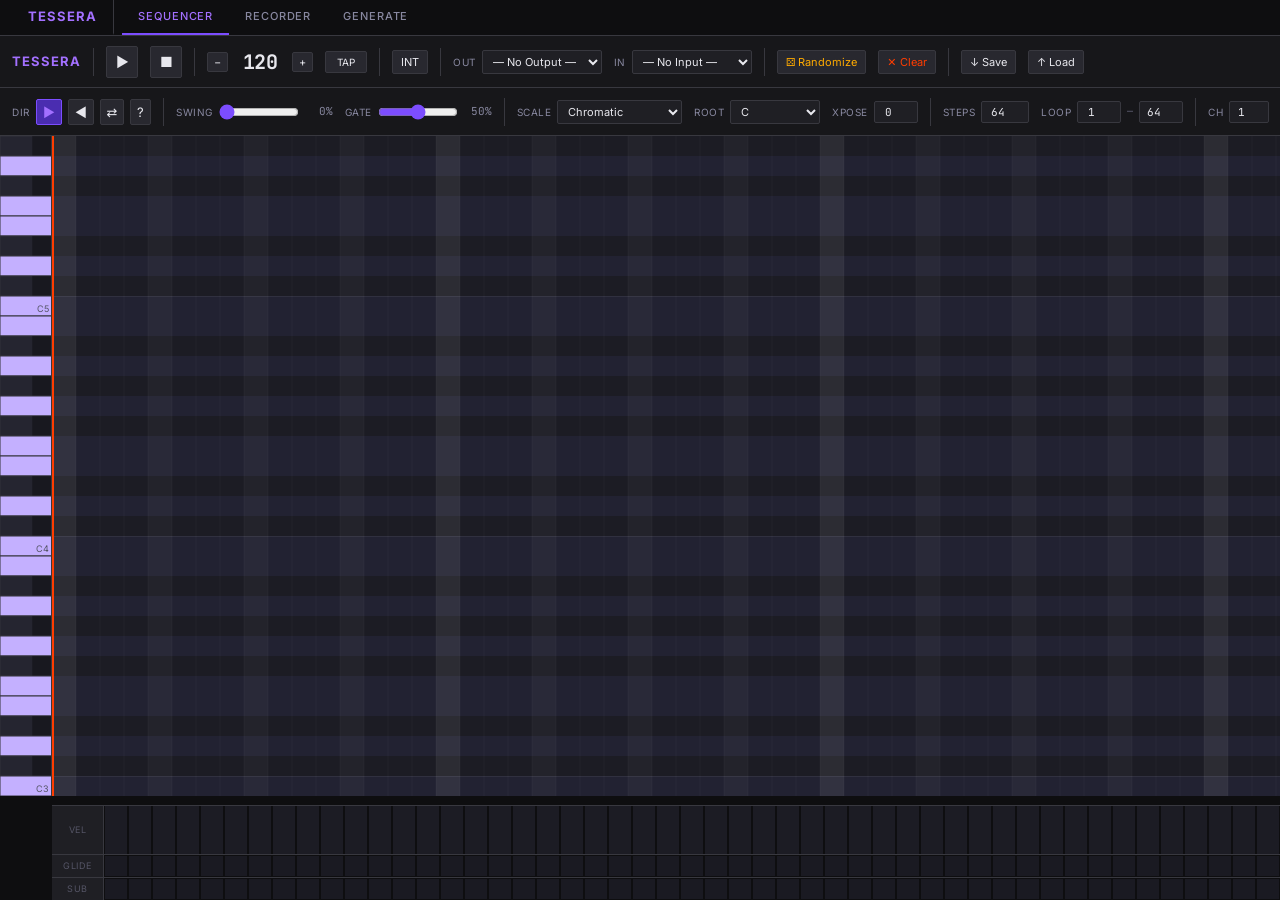
==== index.html @ 0c68b751 "Initial commit" ====
<!DOCTYPE html>
<html lang="en">
<head>
  <meta charset="UTF-8" />
  <meta name="viewport" content="width=device-width, initial-scale=1.0" />
  <title>Tessera — MIDI Sequencer</title>
  <link rel="stylesheet" href="style/base.css" />
  <link rel="stylesheet" href="style/nav.css" />
  <link rel="stylesheet" href="style/layout.css" />
  <link rel="stylesheet" href="style/grid.css" />
  <link rel="stylesheet" href="style/controls.css" />
  <link rel="stylesheet" href="style/sidebar.css" />
  <link rel="preconnect" href="https://fonts.googleapis.com" />
  <link href="https://fonts.googleapis.com/css2?family=Inter:wght@400;500;600;700&family=JetBrains+Mono:wght@400;700&display=swap" rel="stylesheet" />
</head>
<body>
<div id="app">

  <!-- ── Nav ──────────────────────────────────────────────────────── -->
  <nav id="page-nav">
    <a href="index.html" class="nav-brand">TESSERA</a>
    <a href="index.html" class="active">Sequencer</a>
    <a href="recorder.html">Recorder</a>
    <a href="generate.html">Generate</a>
  </nav>

  <!-- ── Toolbar ─────────────────────────────────────────────────── -->
  <div id="toolbar">
    <span style="font-weight:700;font-size:13px;letter-spacing:0.08em;color:var(--accent-bright);flex-shrink:0">TESSERA</span>

    <div class="separator"></div>

    <button id="play-btn" class="transport-btn play-btn" title="Play (Space)">▶</button>
    <button id="stop-btn" class="transport-btn" title="Stop (Esc)">■</button>

    <div class="separator"></div>

    <div class="ctrl-group">
      <button id="bpm-down" style="padding:2px 6px">−</button>
      <div id="bpm-display" title="Double-click or scroll to edit BPM">120</div>
      <button id="bpm-up" style="padding:2px 6px">+</button>
    </div>
    <button id="tap-btn" title="Tap Tempo">TAP</button>

    <div class="separator"></div>

    <button id="clock-source-btn" title="Toggle internal / external MIDI clock">INT</button>

    <div class="separator"></div>

    <div class="ctrl-group">
      <label>OUT</label>
      <select id="output-select" class="midi-port-select"></select>
    </div>
    <div class="ctrl-group">
      <label>IN</label>
      <select id="input-select" class="midi-port-select"></select>
    </div>

    <div class="separator"></div>

    <button id="randomize-btn" style="color:var(--amber)">⚄ Randomize</button>
    <button id="clear-btn" style="color:var(--red)">✕ Clear</button>

    <div class="separator"></div>

    <button id="save-btn">↓ Save</button>
    <button id="load-btn">↑ Load</button>
  </div>

  <!-- ── Controls bar ─────────────────────────────────────────────── -->
  <div id="controls-bar">
    <div class="ctrl-group">
      <label>DIR</label>
      <button class="dir-btn active" data-dir="forward"   title="Forward">▶</button>
      <button class="dir-btn"        data-dir="reverse"   title="Reverse">◀</button>
      <button class="dir-btn"        data-dir="ping-pong" title="Ping-pong">⇄</button>
      <button class="dir-btn"        data-dir="random"    title="Random">?</button>
    </div>

    <div class="separator"></div>

    <div class="ctrl-group">
      <label>SWING</label>
      <input id="swing-slider" type="range" min="0" max="75" value="0" />
      <span id="swing-val" class="val-readout">0%</span>
    </div>

    <div class="ctrl-group">
      <label>GATE</label>
      <input id="gate-slider" type="range" min="1" max="100" value="50" />
      <span id="gate-val" class="val-readout">50%</span>
    </div>

    <div class="separator"></div>

    <div class="ctrl-group">
      <label>SCALE</label>
      <select id="scale-select"></select>
    </div>
    <div class="ctrl-group">
      <label>ROOT</label>
      <select id="root-select"></select>
    </div>
    <div class="ctrl-group">
      <label>XPOSE</label>
      <input id="transpose-input" type="number" min="-24" max="24" value="0" style="width:44px;text-align:center;font-family:var(--font-mono)" />
    </div>

    <div class="separator"></div>

    <div class="ctrl-group">
      <label>STEPS</label>
      <input id="step-count-input" type="number" min="1" max="64" value="64" style="width:48px;text-align:center;font-family:var(--font-mono)" />
    </div>
    <div class="ctrl-group">
      <label>LOOP</label>
      <input id="loop-start-input" type="number" min="1" max="64" value="1"  style="width:44px;text-align:center;font-family:var(--font-mono)" />
      <span style="color:var(--text-dim)">–</span>
      <input id="loop-end-input"   type="number" min="1" max="64" value="64" style="width:44px;text-align:center;font-family:var(--font-mono)" />
    </div>

    <div class="separator"></div>

    <div class="ctrl-group">
      <label>CH</label>
      <input id="channel-input" type="number" min="1" max="16" value="1" style="width:40px;text-align:center;font-family:var(--font-mono)" />
    </div>

    <div class="ctrl-group">
      <label>CC</label>
      <input id="cc-toggle" type="checkbox" />
      <input id="cc-number-input" type="number" min="0" max="127" value="74" style="width:40px;font-family:var(--font-mono)" title="CC number" />
    </div>
  </div>

  <!-- ── Main ──────────────────────────────────────────────────────── -->
  <div id="main">

    <!--
      Layout:
        Left column: piano keys (fixed width, vertical scroll driven by JS)
        Right column: all horizontal-scrolling canvases stacked vertically
          - piano roll grid
          - velocity lane
          - cc lane
          - glide lane
          - substep lane
    -->
    <div id="grid-area">

      <!-- Fixed left column: piano keys -->
      <div id="piano-keys-wrapper">
        <canvas id="piano-keys-canvas"></canvas>
      </div>

      <!-- Right column: horizontally scrollable, contains all lanes -->
      <div id="lanes-scroll">

        <!-- Piano roll canvases -->
        <div id="grid-canvas-container">
          <canvas id="canvas-bg"></canvas>
          <canvas id="canvas-content"></canvas>
          <canvas id="canvas-playhead"></canvas>
        </div>

        <!-- Velocity lane -->
        <div class="lane-row" id="velocity-lane-row">
          <div class="lane-row-label">VEL</div>
          <canvas id="velocity-canvas"></canvas>
        </div>

        <!-- CC lane (hidden by default) -->
        <div class="lane-row" id="cc-lane-row" style="display:none">
          <div class="lane-row-label">CC</div>
          <canvas id="cc-canvas"></canvas>
        </div>

        <!-- Glide lane -->
        <div class="lane-row" id="glide-row">
          <div class="lane-row-label">GLIDE</div>
          <canvas id="glide-canvas"></canvas>
        </div>

        <!-- Substep lane -->
        <div class="lane-row" id="substep-row">
          <div class="lane-row-label">SUB</div>
          <canvas id="substep-canvas"></canvas>
        </div>

      </div><!-- /#lanes-scroll -->

    </div><!-- /#grid-area -->

  </div><!-- /#main -->

</div><!-- /#app -->

<!-- ── Step editor sidebar ───────────────────────────────────────── -->
<div id="step-editor">
  <div style="display:flex;align-items:center;justify-content:space-between">
    <h3>Step <span id="step-editor-title">–</span></h3>
    <button id="close-step-editor">✕</button>
  </div>

  <div class="step-editor-row">
    <label>Velocity</label>
    <div class="row-inner">
      <input id="step-velocity" type="range" min="0" max="127" value="100" />
      <span id="step-velocity-val" class="val-readout">100</span>
    </div>
  </div>

  <div class="step-editor-row">
    <label>Probability</label>
    <div class="row-inner">
      <input id="step-probability" type="range" min="0" max="100" value="100" />
      <span id="step-probability-val" class="val-readout">100%</span>
    </div>
  </div>

  <div class="step-editor-row">
    <label>Flags</label>
    <div class="row-inner">
      <button id="step-mute">Mute</button>
      <button id="step-glide">Glide</button>
    </div>
  </div>

  <div class="step-editor-row">
    <label>Substeps</label>
    <div class="row-inner substep-btns">
      <button class="substep-btn active" data-value="1">1</button>
      <button class="substep-btn"        data-value="2">2</button>
      <button class="substep-btn"        data-value="3">3</button>
      <button class="substep-btn"        data-value="4">4</button>
    </div>
  </div>
</div>

<!-- ── Overlay ────────────────────────────────────────────────────── -->
<div id="overlay"></div>

<!-- ── Randomize panel ───────────────────────────────────────────── -->
<div id="randomize-panel">
  <h3>⚄ Randomize</h3>

  <div class="rand-section">
    <h4>Notes</h4>
    <div class="row">
      <label style="min-width:60px">Low note</label>
      <input type="number" id="rand-lo-note" min="0" max="127" value="36" style="width:50px;font-family:var(--font-mono)" />
      <label style="min-width:60px;margin-left:8px">High note</label>
      <input type="number" id="rand-hi-note" min="0" max="127" value="84" style="width:50px;font-family:var(--font-mono)" />
    </div>
    <div class="row">
      <label style="min-width:60px">Density</label>
      <input type="range" id="rand-density" min="0" max="100" value="70" />
      <span id="rand-density-val" class="val-readout">70%</span>
    </div>
  </div>

  <div class="rand-section">
    <h4>Glide</h4>
    <div class="row">
      <label style="min-width:60px">Density</label>
      <input type="range" id="rand-glide-density" min="0" max="100" value="25" />
      <span id="rand-glide-density-val" class="val-readout">25%</span>
    </div>
  </div>

  <div class="rand-section">
    <h4>Substeps</h4>
    <div class="row">
      <label style="min-width:60px">Density</label>
      <input type="range" id="rand-sub-density" min="0" max="100" value="20" />
      <span id="rand-sub-density-val" class="val-readout">20%</span>
    </div>
  </div>

  <div class="rand-btns">
    <button id="rand-notes-btn">Notes</button>
    <button id="rand-glide-btn">Glide</button>
    <button id="rand-substep-btn">Substeps</button>
    <button id="rand-all-btn" class="active">All</button>
  </div>
  <button id="rand-close" class="close-btn" style="margin-top:8px;width:100%">Close</button>
</div>

<script type="module" src="src/main.js"></script>
</body>
</html>
---- style/base.css ----
*, *::before, *::after { box-sizing: border-box; margin: 0; padding: 0; }

:root {
  /* Colors */
  --bg-0: #0e0e10;
  --bg-1: #17171a;
  --bg-2: #1f1f24;
  --bg-3: #28282f;
  --bg-4: #313139;

  --border: #38383f;
  --border-light: #4a4a54;

  --text-primary: #e8e8ee;
  --text-secondary: #8888a0;
  --text-dim: #555566;

  --accent: #7c4dff;
  --accent-dim: #4a2db0;
  --accent-bright: #a370ff;

  --green: #00c853;
  --green-dim: #007a32;
  --amber: #ffab00;
  --amber-dim: #a06a00;
  --red: #ff3d00;
  --red-dim: #8a2000;
  --cyan: #00e5ff;
  --cyan-dim: #007a8a;

  /* Step colors */
  --step-off: #1e1e24;
  --step-on: #7c4dff;
  --step-on-bright: #a370ff;
  --step-active: #2a1a6e;
  --step-playhead: #3a2a8a;
  --step-glide: #00c853;
  --step-substep: #ffab00;
  --step-muted: #3a3a44;
  --step-loop-marker: #ff3d00;

  /* Piano */
  --key-white: #d8d8e0;
  --key-black: #1a1a1e;
  --key-white-hover: #ffffff;
  --key-black-hover: #2a2a30;
  --key-active: #7c4dff;
  --key-in-scale: #c4b0ff;
  --key-out-of-scale: #888898;

  /* Dimensions */
  --toolbar-height: 52px;
  --controls-height: 48px;
  --piano-width: 52px;
  --step-row-height: 20px;
  --step-col-width: 24px;
  --step-lane-height: 28px;
  --cc-lane-height: 64px;
  --velocity-lane-height: 48px;

  --scrollbar-width: 8px;
  --radius: 4px;
  --radius-sm: 2px;

  /* Font */
  --font: 'Inter', system-ui, -apple-system, sans-serif;
  --font-mono: 'JetBrains Mono', 'Fira Code', monospace;
}

html, body {
  height: 100%;
  background: var(--bg-0);
  color: var(--text-primary);
  font-family: var(--font);
  font-size: 12px;
  line-height: 1.4;
  overflow: hidden;
  user-select: none;
}

button {
  font-family: var(--font);
  font-size: 11px;
  cursor: pointer;
  border: 1px solid var(--border);
  background: var(--bg-3);
  color: var(--text-primary);
  border-radius: var(--radius-sm);
  padding: 4px 8px;
  transition: background 0.1s, border-color 0.1s;
}
button:hover { background: var(--bg-4); border-color: var(--border-light); }
button:active { background: var(--bg-2); }
button.active { background: var(--accent-dim); border-color: var(--accent); color: var(--accent-bright); }
button.danger { background: var(--red-dim); border-color: var(--red); }

select, input[type="number"] {
  font-family: var(--font);
  font-size: 11px;
  background: var(--bg-2);
  color: var(--text-primary);
  border: 1px solid var(--border);
  border-radius: var(--radius-sm);
  padding: 3px 6px;
}
select:focus, input:focus { outline: 1px solid var(--accent); border-color: var(--accent); }

input[type="range"] {
  accent-color: var(--accent);
  cursor: pointer;
}

label {
  color: var(--text-secondary);
  font-size: 10px;
  text-transform: uppercase;
  letter-spacing: 0.05em;
}

/* Scrollbar */
::-webkit-scrollbar { width: var(--scrollbar-width); height: var(--scrollbar-width); }
::-webkit-scrollbar-track { background: var(--bg-1); }
::-webkit-scrollbar-thumb { background: var(--bg-4); border-radius: 4px; }
::-webkit-scrollbar-thumb:hover { background: var(--border-light); }
---- style/nav.css ----
#page-nav {
  flex: 0 0 auto;
  height: 36px;
  background: var(--bg-0);
  border-bottom: 1px solid var(--border);
  display: flex;
  align-items: stretch;
  padding: 0 12px;
  gap: 0;
}

#page-nav a {
  display: flex;
  align-items: center;
  padding: 0 16px;
  font-size: 11px;
  font-weight: 500;
  text-transform: uppercase;
  letter-spacing: 0.08em;
  color: var(--text-secondary);
  text-decoration: none;
  border-bottom: 2px solid transparent;
  transition: color 0.1s;
}

#page-nav a:hover {
  color: var(--text-primary);
}

#page-nav a.active {
  color: var(--accent-bright);
  border-bottom-color: var(--accent);
}

#page-nav .nav-brand {
  font-weight: 700;
  font-size: 13px;
  letter-spacing: 0.08em;
  color: var(--accent-bright);
  display: flex;
  align-items: center;
  padding-right: 16px;
  margin-right: 8px;
  border-right: 1px solid var(--border);
  text-decoration: none;
}
---- style/layout.css ----
#app {
  display: flex;
  flex-direction: column;
  height: 100vh;
  overflow: hidden;
}

/* ── Toolbar ─────────────────────────────────────────────── */
#toolbar {
  flex: 0 0 auto;
  height: var(--toolbar-height);
  background: var(--bg-1);
  border-bottom: 1px solid var(--border);
  display: flex;
  align-items: center;
  gap: 12px;
  padding: 0 12px;
  overflow-x: auto;
  overflow-y: hidden;
}

#toolbar .separator {
  width: 1px;
  height: 28px;
  background: var(--border);
  flex-shrink: 0;
}

/* ── Controls bar ─────────────────────────────────────────── */
#controls-bar {
  flex: 0 0 auto;
  height: var(--controls-height);
  background: var(--bg-1);
  border-bottom: 1px solid var(--border);
  display: flex;
  align-items: center;
  gap: 12px;
  padding: 0 12px;
  overflow-x: auto;
  overflow-y: hidden;
}

#controls-bar .separator {
  width: 1px;
  height: 28px;
  background: var(--border);
  flex-shrink: 0;
}

/* ── Main area ───────────────────────────────────────────── */
#main {
  flex: 1 1 0;
  display: flex;
  overflow: hidden;
}

/* ── Grid area ───────────────────────────────────────────── */
#grid-area {
  flex: 1 1 0;
  display: flex;
  overflow: hidden;
}

/* Fixed piano keys column */
#piano-keys-wrapper {
  flex: 0 0 var(--piano-width);
  overflow: hidden;
  background: var(--bg-1);
  border-right: 1px solid var(--border);
  /* Height is set to match lanes-scroll content height via JS */
}

/* Right scrolling column: all horizontal lanes */
#lanes-scroll {
  flex: 1 1 0;
  overflow-x: auto;
  overflow-y: hidden;
  display: flex;
  flex-direction: column;
}

/* Piano roll canvas stack */
#grid-canvas-container {
  flex: 1 1 0;       /* takes remaining vertical space */
  position: relative;
  overflow: hidden;
}

#grid-canvas-container canvas {
  position: absolute;
  top: 0;
  left: 0;
  display: block;
}

/* ── Lane rows (velocity, CC, glide, substep) ─────────────── */
.lane-row {
  flex: 0 0 auto;
  display: flex;
  align-items: stretch;
  border-top: 1px solid var(--border);
  position: relative;
}

.lane-row-label {
  position: sticky;
  left: 0;
  z-index: 5;
  display: flex;
  align-items: center;
  justify-content: center;
  min-width: var(--piano-width);
  width: var(--piano-width);
  flex-shrink: 0;
  background: var(--bg-2);
  border-right: 1px solid var(--border);
  font-size: 9px;
  color: var(--text-dim);
  text-transform: uppercase;
  letter-spacing: 0.05em;
}

.lane-row canvas {
  display: block;
  flex: 0 0 auto;
}

/* ── Step editor sidebar ──────────────────────────────────── */
#step-editor {
  position: fixed;
  right: 0;
  top: calc(var(--toolbar-height) + var(--controls-height));
  bottom: 0;
  width: 220px;
  background: var(--bg-1);
  border-left: 1px solid var(--border);
  padding: 12px;
  display: flex;
  flex-direction: column;
  gap: 12px;
  z-index: 100;
  transform: translateX(100%);
  transition: transform 0.2s ease;
}

#step-editor.open { transform: translateX(0); }

/* ── Randomize panel ─────────────────────────────────────── */
#randomize-panel {
  position: fixed;
  left: 50%;
  top: 50%;
  transform: translate(-50%, -50%) scale(0.95);
  width: 360px;
  background: var(--bg-2);
  border: 1px solid var(--border-light);
  border-radius: var(--radius);
  padding: 16px;
  z-index: 200;
  opacity: 0;
  pointer-events: none;
  transition: opacity 0.15s, transform 0.15s;
}

#randomize-panel.open {
  opacity: 1;
  pointer-events: all;
  transform: translate(-50%, -50%) scale(1);
}

#overlay {
  display: none;
  position: fixed;
  inset: 0;
  background: rgba(0,0,0,0.55);
  z-index: 190;
}
#overlay.open { display: block; }

/* ── Shared control primitives ───────────────────────────── */
.ctrl-group {
  display: flex;
  align-items: center;
  gap: 6px;
  flex-shrink: 0;
}

.ctrl-group label { white-space: nowrap; }

/* Transport buttons */
.transport-btn {
  width: 32px;
  height: 32px;
  border-radius: var(--radius-sm);
  display: flex;
  align-items: center;
  justify-content: center;
  font-size: 14px;
  padding: 0;
  flex-shrink: 0;
}

.play-btn.active {
  background: var(--green-dim);
  border-color: var(--green);
  color: var(--green);
}
---- style/grid.css ----
/* Grid scroll container */
#grid-canvas-container {
  cursor: crosshair;
}

/* Background and playhead layers must not capture pointer events —
   clicks should fall through to the content canvas which holds the handlers */
#canvas-bg,
#canvas-playhead {
  pointer-events: none;
}

/* Step indicator row above grid */
#step-numbers {
  display: flex;
  height: 18px;
  background: var(--bg-2);
  border-bottom: 1px solid var(--border);
  position: sticky;
  top: 0;
  z-index: 10;
}

#step-numbers .step-num {
  flex: 0 0 var(--step-col-width);
  display: flex;
  align-items: center;
  justify-content: center;
  font-size: 9px;
  color: var(--text-dim);
  border-right: 1px solid var(--border);
}

#step-numbers .step-num.beat-start {
  color: var(--text-secondary);
  font-weight: 600;
}

#step-numbers .step-num.loop-start { border-left: 2px solid var(--step-loop-marker); }
#step-numbers .step-num.loop-end   { border-right: 2px solid var(--step-loop-marker); }

/* Velocity bars inside canvas */
.velocity-canvas { cursor: ns-resize; }

/* CC lane */
.cc-canvas { cursor: ns-resize; }

/* Glide / substep rows */
.glide-row-canvas,
.substep-row-canvas { cursor: pointer; }
---- style/controls.css ----
/* ── BPM display ─────────────────────────────────────────── */
#bpm-display {
  font-family: var(--font-mono);
  font-size: 20px;
  font-weight: 700;
  color: var(--text-primary);
  min-width: 52px;
  text-align: center;
  letter-spacing: -0.02em;
}

#bpm-display.editing {
  background: var(--bg-3);
  border: 1px solid var(--accent);
  border-radius: var(--radius-sm);
  padding: 2px 4px;
}

/* ── Tap tempo ───────────────────────────────────────────── */
#tap-btn {
  font-size: 10px;
  padding: 4px 10px;
  min-width: 42px;
}

#tap-btn.flash {
  background: var(--accent-dim);
  border-color: var(--accent);
}

/* ── Knobs ───────────────────────────────────────────────── */
.knob-wrap {
  display: flex;
  flex-direction: column;
  align-items: center;
  gap: 2px;
}

.knob-wrap label {
  font-size: 9px;
}

/* ── Scale / root ───────────────────────────────────────── */
#scale-select, #root-select {
  font-size: 11px;
  min-width: 90px;
}

/* ── Step count ─────────────────────────────────────────── */
#step-count-input {
  width: 48px;
  text-align: center;
  font-family: var(--font-mono);
}

/* ── MIDI port selects ──────────────────────────────────── */
.midi-port-select {
  min-width: 120px;
  max-width: 160px;
  overflow: hidden;
  text-overflow: ellipsis;
}

/* ── Loop markers ───────────────────────────────────────── */
.loop-input {
  width: 44px;
  text-align: center;
  font-family: var(--font-mono);
}

/* ── Direction buttons ──────────────────────────────────── */
.dir-btn {
  padding: 4px 6px;
  font-size: 13px;
}

/* ── Gate slider ────────────────────────────────────────── */
#gate-slider {
  width: 80px;
}

/* ── Swing slider ───────────────────────────────────────── */
#swing-slider {
  width: 80px;
}

/* ── Transpose ──────────────────────────────────────────── */
#transpose-input {
  width: 44px;
  text-align: center;
  font-family: var(--font-mono);
}

/* ── Channel ────────────────────────────────────────────── */
#channel-input {
  width: 40px;
  text-align: center;
  font-family: var(--font-mono);
}

/* ── Value readout beside sliders ───────────────────────── */
.val-readout {
  font-family: var(--font-mono);
  font-size: 11px;
  color: var(--text-secondary);
  min-width: 28px;
  text-align: right;
}
---- style/sidebar.css ----
/* ── Step editor panel ──────────────────────────────────── */
#step-editor h3 {
  font-size: 11px;
  font-weight: 600;
  color: var(--text-secondary);
  text-transform: uppercase;
  letter-spacing: 0.08em;
  border-bottom: 1px solid var(--border);
  padding-bottom: 6px;
}

.step-editor-row {
  display: flex;
  flex-direction: column;
  gap: 4px;
}

.step-editor-row label {
  display: block;
}

.step-editor-row .row-inner {
  display: flex;
  align-items: center;
  gap: 8px;
}

#step-editor input[type="range"] {
  flex: 1;
}

.substep-btns {
  display: flex;
  gap: 4px;
}

.substep-btn {
  width: 28px;
  padding: 3px 0;
  font-family: var(--font-mono);
  font-size: 11px;
  text-align: center;
}

.substep-btn.active {
  background: var(--amber-dim);
  border-color: var(--amber);
  color: var(--amber);
}

#close-step-editor {
  align-self: flex-end;
  padding: 2px 8px;
  font-size: 11px;
}

/* ── Randomize panel ─────────────────────────────────────── */
#randomize-panel h3 {
  font-size: 12px;
  font-weight: 600;
  margin-bottom: 12px;
  color: var(--text-primary);
}

.rand-section {
  margin-bottom: 12px;
  padding-bottom: 12px;
  border-bottom: 1px solid var(--border);
}

.rand-section:last-child {
  border-bottom: none;
  margin-bottom: 0;
}

.rand-section h4 {
  font-size: 10px;
  text-transform: uppercase;
  letter-spacing: 0.06em;
  color: var(--text-secondary);
  margin-bottom: 8px;
}

.rand-section .row {
  display: flex;
  align-items: center;
  gap: 8px;
  margin-bottom: 6px;
}

.rand-section input[type="range"] { flex: 1; }

.rand-btns {
  display: flex;
  gap: 8px;
  flex-wrap: wrap;
}

.rand-btn {
  flex: 1;
  padding: 6px;
  text-align: center;
}

#randomize-panel .close-btn {
  margin-top: 8px;
  width: 100%;
}
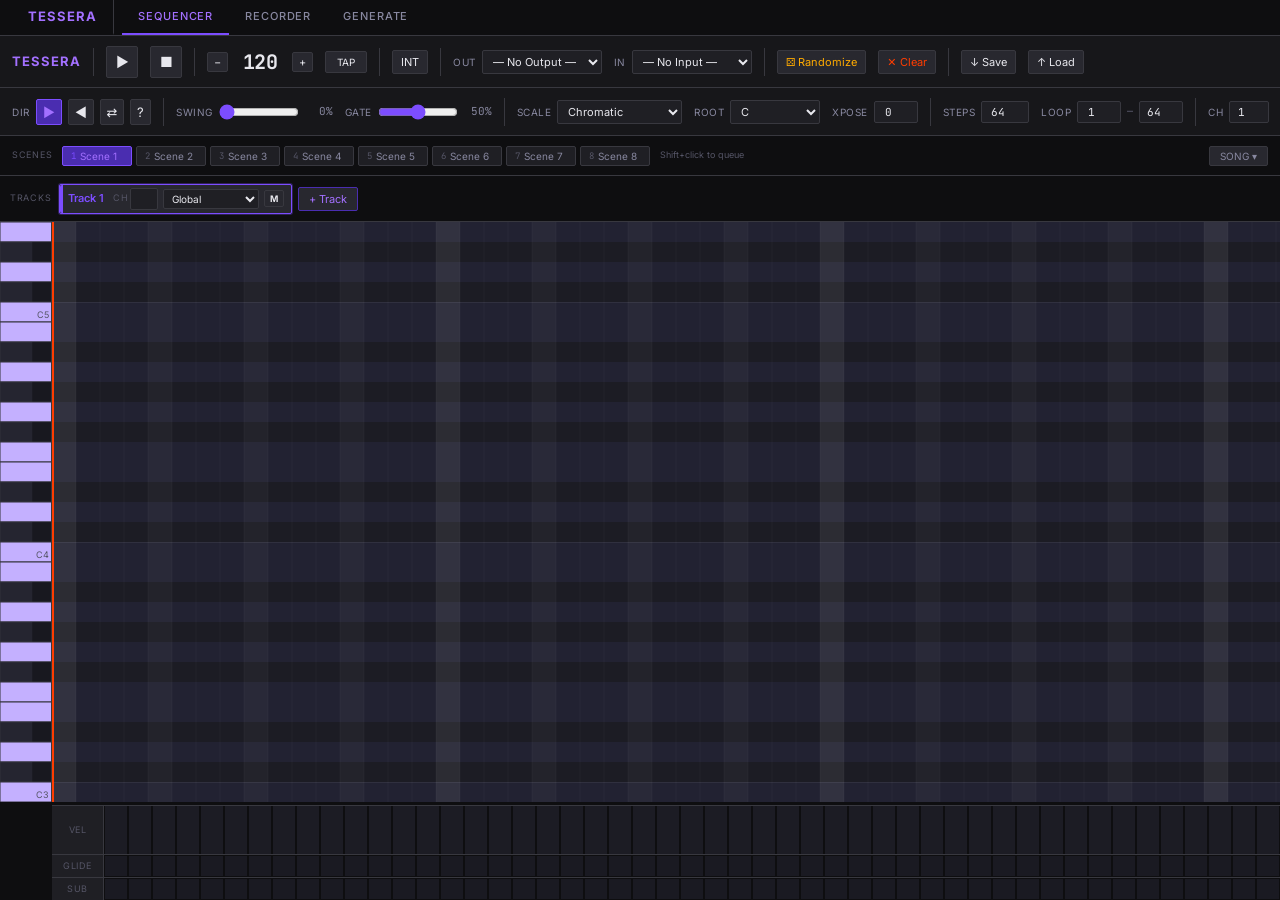
==== commit 61ee0919: "Various changes Added scenes Added Tracks Stop and pause turn of all active notes" ====
--- a/index.html
+++ b/index.html
@@ -9,6 +9,8 @@
   <link rel="stylesheet" href="style/layout.css" />
   <link rel="stylesheet" href="style/grid.css" />
   <link rel="stylesheet" href="style/controls.css" />
+  <link rel="stylesheet" href="style/scenes.css" />
+  <link rel="stylesheet" href="style/tracks.css" />
   <link rel="stylesheet" href="style/sidebar.css" />
   <link rel="preconnect" href="https://fonts.googleapis.com" />
   <link href="https://fonts.googleapis.com/css2?family=Inter:wght@400;500;600;700&family=JetBrains+Mono:wght@400;700&display=swap" rel="stylesheet" />
@@ -52,6 +54,10 @@
       <label>OUT</label>
       <select id="output-select" class="midi-port-select"></select>
     </div>
+    <div class="ctrl-group" id="synth-preset-group" style="display:none">
+      <label>SYNTH</label>
+      <select id="synth-preset-select" class="midi-port-select"></select>
+    </div>
     <div class="ctrl-group">
       <label>IN</label>
       <select id="input-select" class="midi-port-select"></select>
@@ -132,6 +138,21 @@
       <input id="cc-toggle" type="checkbox" />
       <input id="cc-number-input" type="number" min="0" max="127" value="74" style="width:40px;font-family:var(--font-mono)" title="CC number" />
     </div>
+  </div>
+
+  <!-- ── Scene bar ────────────────────────────────────────────────── -->
+  <div id="scene-bar">
+    <span class="scene-bar-label">SCENES</span>
+    <div id="scene-buttons"></div>
+    <span class="scene-bar-hint" title="Shift+click a scene to queue it at the next loop boundary">Shift+click to queue</span>
+    <button id="song-mode-btn" title="Open Song Mode arranger">SONG ▾</button>
+  </div>
+
+  <!-- ── Track strip ───────────────────────────────────────────────── -->
+  <div id="track-strip">
+    <span class="track-strip-label">TRACKS</span>
+    <div id="track-cards"></div>
+    <button id="add-track-btn" title="Add a new sequencer track">+ Track</button>
   </div>
 
   <!-- ── Main ──────────────────────────────────────────────────────── -->
@@ -238,6 +259,22 @@
   </div>
 </div>
 
+<!-- ── Song mode panel ───────────────────────────────────────────── -->
+<div id="song-panel">
+  <div class="song-panel-header">
+    <h3>Song Mode</h3>
+    <div class="song-panel-header-controls">
+      <label class="song-enabled-label">
+        <input type="checkbox" id="song-enabled" />
+        Enabled
+      </label>
+      <button id="song-panel-close">✕</button>
+    </div>
+  </div>
+  <div id="song-entries"></div>
+  <button id="song-add-entry">+ Add Entry</button>
+</div>
+
 <!-- ── Overlay ────────────────────────────────────────────────────── -->
 <div id="overlay"></div>
 
--- a/style/base.css
+++ b/style/base.css
@@ -51,6 +51,8 @@
   /* Dimensions */
   --toolbar-height: 52px;
   --controls-height: 48px;
+  --scene-bar-height: 40px;
+  --track-strip-height: 46px;
   --piano-width: 52px;
   --step-row-height: 20px;
   --step-col-width: 24px;
--- a/style/layout.css
+++ b/style/layout.css
@@ -129,7 +129,7 @@
 #step-editor {
   position: fixed;
   right: 0;
-  top: calc(var(--toolbar-height) + var(--controls-height));
+  top: calc(var(--toolbar-height) + var(--controls-height) + var(--scene-bar-height) + var(--track-strip-height));
   bottom: 0;
   width: 220px;
   background: var(--bg-1);
--- a/style/scenes.css
+++ b/style/scenes.css
@@ -0,0 +1,224 @@
+/* ── Scene bar ───────────────────────────────────────────────── */
+#scene-bar {
+  flex: 0 0 auto;
+  height: var(--scene-bar-height);
+  background: var(--bg-0);
+  border-bottom: 1px solid var(--border);
+  display: flex;
+  align-items: center;
+  gap: 6px;
+  padding: 0 12px;
+  overflow-x: auto;
+  overflow-y: hidden;
+}
+
+.scene-bar-label {
+  color: var(--text-dim);
+  font-size: 9px;
+  text-transform: uppercase;
+  letter-spacing: 0.08em;
+  flex-shrink: 0;
+  padding-right: 4px;
+}
+
+#scene-buttons {
+  display: flex;
+  gap: 4px;
+  flex-shrink: 0;
+}
+
+.scene-btn {
+  display: flex;
+  align-items: center;
+  gap: 4px;
+  padding: 3px 8px;
+  min-width: 70px;
+  font-size: 10px;
+  border-radius: var(--radius-sm);
+  background: var(--bg-2);
+  border: 1px solid var(--border);
+  color: var(--text-secondary);
+  transition: background 0.1s, border-color 0.1s, color 0.1s;
+  cursor: pointer;
+}
+.scene-btn:hover {
+  background: var(--bg-3);
+  border-color: var(--border-light);
+  color: var(--text-primary);
+}
+.scene-btn.active {
+  background: var(--accent-dim);
+  border-color: var(--accent);
+  color: var(--accent-bright);
+}
+.scene-btn.queued {
+  border-color: var(--amber);
+  color: var(--amber);
+  animation: scene-queued-pulse 0.8s ease-in-out infinite alternate;
+}
+@keyframes scene-queued-pulse {
+  from { background: var(--bg-2); }
+  to   { background: var(--amber-dim); }
+}
+
+.scene-num {
+  font-family: var(--font-mono);
+  font-size: 9px;
+  color: var(--text-dim);
+  flex-shrink: 0;
+}
+.scene-btn.active .scene-num  { color: var(--accent); }
+.scene-btn.queued .scene-num  { color: var(--amber); }
+
+.scene-name {
+  font-size: 10px;
+  max-width: 72px;
+  overflow: hidden;
+  text-overflow: ellipsis;
+  white-space: nowrap;
+}
+
+.scene-rename-input {
+  width: 72px;
+  font-size: 10px;
+  padding: 1px 4px;
+  background: var(--bg-0);
+  border: 1px solid var(--accent);
+  border-radius: var(--radius-sm);
+  color: var(--text-primary);
+}
+
+#scene-bar-spacer {
+  flex: 1;
+}
+
+#song-mode-btn {
+  flex-shrink: 0;
+  font-size: 10px;
+  padding: 3px 10px;
+  color: var(--text-secondary);
+  margin-left: auto;
+}
+#song-mode-btn:hover { color: var(--text-primary); }
+
+/* ── Song Mode panel ─────────────────────────────────────────── */
+#song-panel {
+  position: fixed;
+  left: 50%;
+  top: 50%;
+  transform: translate(-50%, -50%) scale(0.95);
+  width: 420px;
+  max-height: 70vh;
+  background: var(--bg-2);
+  border: 1px solid var(--border-light);
+  border-radius: var(--radius);
+  padding: 16px;
+  z-index: 200;
+  opacity: 0;
+  pointer-events: none;
+  transition: opacity 0.15s, transform 0.15s;
+  display: flex;
+  flex-direction: column;
+  gap: 10px;
+}
+#song-panel.open {
+  opacity: 1;
+  pointer-events: all;
+  transform: translate(-50%, -50%) scale(1);
+}
+
+.song-panel-header {
+  display: flex;
+  align-items: center;
+  justify-content: space-between;
+}
+.song-panel-header h3 {
+  font-size: 13px;
+  font-weight: 600;
+  color: var(--text-primary);
+}
+.song-panel-header-controls {
+  display: flex;
+  align-items: center;
+  gap: 10px;
+}
+.song-enabled-label {
+  display: flex;
+  align-items: center;
+  gap: 5px;
+  cursor: pointer;
+  font-size: 11px;
+  color: var(--text-primary);
+  user-select: none;
+}
+
+#song-entries {
+  overflow-y: auto;
+  display: flex;
+  flex-direction: column;
+  gap: 4px;
+  max-height: 340px;
+}
+
+.song-empty {
+  color: var(--text-dim);
+  font-size: 11px;
+  text-align: center;
+  padding: 12px 0;
+}
+
+.song-entry-row {
+  display: flex;
+  align-items: center;
+  gap: 6px;
+  padding: 4px 6px;
+  border-radius: var(--radius-sm);
+  background: var(--bg-3);
+  border: 1px solid transparent;
+}
+.song-entry-row.active-entry {
+  border-color: var(--green);
+  background: var(--green-dim);
+}
+
+.song-scene-select {
+  flex: 1;
+  min-width: 0;
+  font-size: 11px;
+}
+.song-times-label {
+  color: var(--text-dim);
+  font-size: 11px;
+  flex-shrink: 0;
+}
+.song-repeats-input {
+  width: 46px;
+  text-align: center;
+  font-family: var(--font-mono);
+  font-size: 11px;
+  flex-shrink: 0;
+}
+.song-del-btn {
+  color: var(--red);
+  padding: 3px 6px;
+  flex-shrink: 0;
+}
+.song-del-btn:hover { background: var(--red-dim); border-color: var(--red); }
+
+#song-add-entry {
+  width: 100%;
+  padding: 6px;
+  font-size: 11px;
+  color: var(--accent-bright);
+  border-color: var(--accent-dim);
+}
+#song-add-entry:hover { background: var(--accent-dim); border-color: var(--accent); }
+
+/* ── Shift+click tooltip hint ────────────────────────────────── */
+.scene-bar-hint {
+  font-size: 9px;
+  color: var(--text-dim);
+  flex-shrink: 0;
+  margin-left: 4px;
+  white-space: nowrap;
+}
--- a/style/tracks.css
+++ b/style/tracks.css
@@ -0,0 +1,155 @@
+/* ── Track strip ─────────────────────────────────────────────── */
+#track-strip {
+  flex: 0 0 auto;
+  height: var(--track-strip-height);
+  background: var(--bg-0);
+  border-bottom: 1px solid var(--border);
+  display: flex;
+  align-items: center;
+  gap: 6px;
+  padding: 0 10px;
+  overflow-x: auto;
+  overflow-y: hidden;
+}
+
+.track-strip-label {
+  font-size: 9px;
+  color: var(--text-dim);
+  text-transform: uppercase;
+  letter-spacing: 0.08em;
+  flex-shrink: 0;
+  padding-right: 2px;
+}
+
+#track-cards {
+  display: flex;
+  gap: 4px;
+  flex-shrink: 0;
+}
+
+/* ── Track card ──────────────────────────────────────────────── */
+.track-card {
+  display: flex;
+  align-items: center;
+  gap: 5px;
+  height: 30px;
+  padding: 0 7px 0 0;
+  border: 1px solid var(--border);
+  border-radius: var(--radius-sm);
+  background: var(--bg-2);
+  cursor: pointer;
+  flex-shrink: 0;
+  transition: background 0.1s, border-color 0.15s;
+  position: relative;
+}
+
+.track-card:hover {
+  background: var(--bg-3);
+  border-color: var(--border-light);
+}
+
+.track-card.active {
+  background: var(--bg-3);
+  border-color: var(--track-color, var(--accent));
+  box-shadow: 0 0 0 1px color-mix(in srgb, var(--track-color, var(--accent)) 30%, transparent);
+}
+
+.track-card.muted {
+  opacity: 0.5;
+}
+
+/* Left color bar — uses CSS custom property set per-card */
+.track-color-bar {
+  width: 3px;
+  height: 100%;
+  border-radius: var(--radius-sm) 0 0 var(--radius-sm);
+  background: var(--track-color, var(--accent));
+  flex-shrink: 0;
+}
+
+.track-name {
+  font-size: 11px;
+  color: var(--text-primary);
+  white-space: nowrap;
+  overflow: hidden;
+  text-overflow: ellipsis;
+  max-width: 72px;
+  min-width: 40px;
+  cursor: pointer;
+  user-select: none;
+}
+
+.track-card.active .track-name {
+  color: var(--track-color, var(--accent-bright));
+  font-weight: 600;
+}
+
+.track-rename-input {
+  width: 68px;
+  font-size: 10px;
+  padding: 1px 4px;
+  background: var(--bg-0);
+  border: 1px solid var(--accent);
+  border-radius: var(--radius-sm);
+  color: var(--text-primary);
+}
+
+/* ── Channel control ─────────────────────────────────────────── */
+.track-ch-wrap {
+  display: flex;
+  align-items: center;
+  gap: 2px;
+  flex-shrink: 0;
+}
+
+.track-ch-label {
+  font-size: 9px;
+  color: var(--text-dim);
+  text-transform: uppercase;
+  letter-spacing: 0.04em;
+}
+
+.track-ch-input {
+  width: 28px;
+  text-align: center;
+  font-family: var(--font-mono);
+  font-size: 10px;
+  padding: 2px 2px;
+}
+
+/* ── Output selector ─────────────────────────────────────────── */
+.track-out-select {
+  font-size: 10px;
+  max-width: 96px;
+  min-width: 60px;
+  padding: 2px 4px;
+}
+
+/* ── Mute button ─────────────────────────────────────────────── */
+.track-mute-btn {
+  font-size: 9px;
+  font-weight: 700;
+  padding: 2px 5px;
+  min-width: 20px;
+  text-align: center;
+  flex-shrink: 0;
+}
+
+.track-mute-btn.muted {
+  background: var(--amber-dim);
+  border-color: var(--amber);
+  color: var(--amber);
+}
+
+/* ── Add track button ────────────────────────────────────────── */
+#add-track-btn {
+  flex-shrink: 0;
+  font-size: 11px;
+  padding: 4px 10px;
+  color: var(--accent-bright);
+  border-color: var(--accent-dim);
+}
+#add-track-btn:hover {
+  background: var(--accent-dim);
+  border-color: var(--accent);
+}
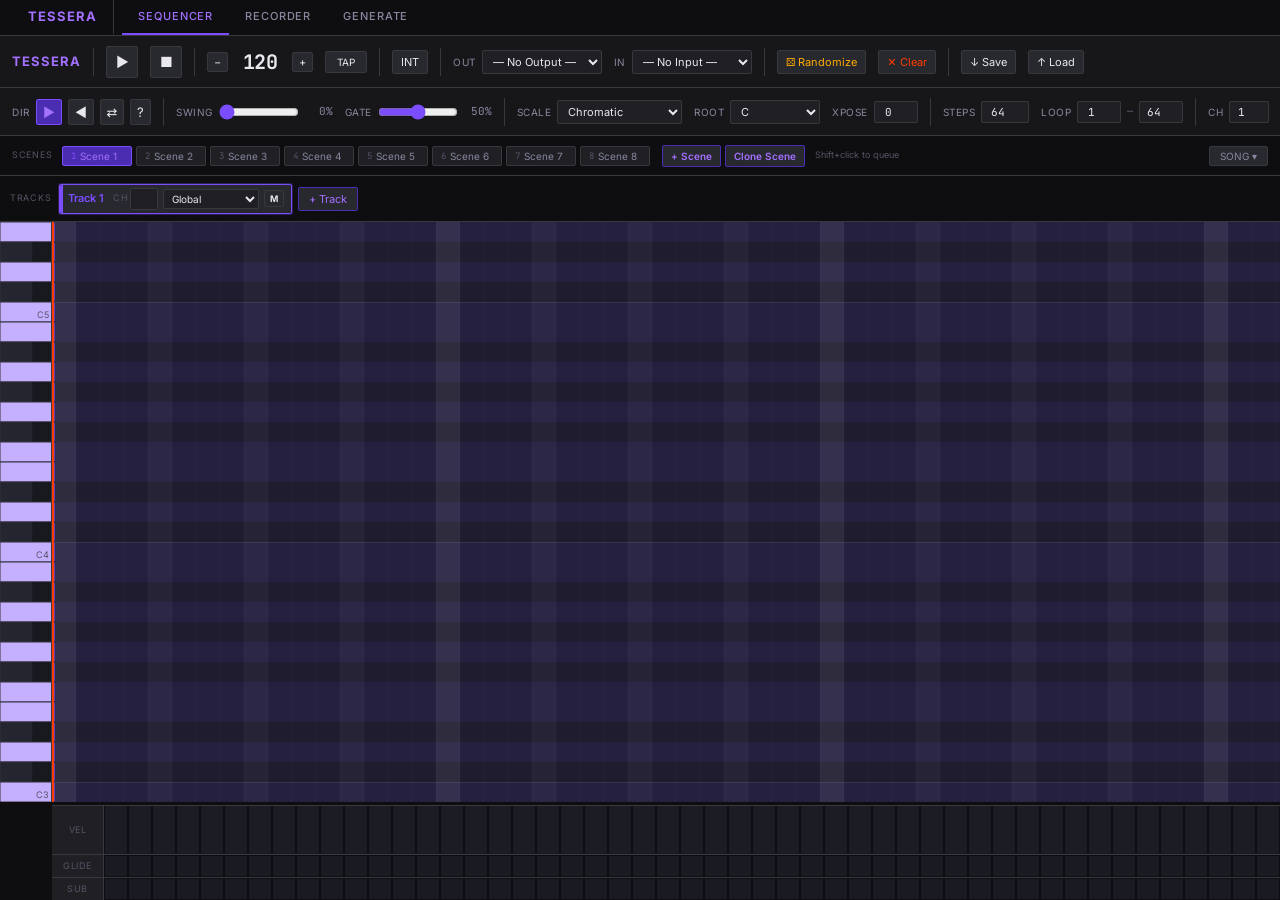
==== commit 106a2964: "Better scale representation" ====
--- a/index.html
+++ b/index.html
@@ -144,6 +144,10 @@
   <div id="scene-bar">
     <span class="scene-bar-label">SCENES</span>
     <div id="scene-buttons"></div>
+    <div class="scene-bar-actions">
+      <button id="scene-add-btn" class="scene-action-btn" title="Add a blank scene">+ Scene</button>
+      <button id="scene-clone-btn" class="scene-action-btn" title="Copy current scene into a new scene">Clone Scene</button>
+    </div>
     <span class="scene-bar-hint" title="Shift+click a scene to queue it at the next loop boundary">Shift+click to queue</span>
     <button id="song-mode-btn" title="Open Song Mode arranger">SONG ▾</button>
   </div>
--- a/style/scenes.css
+++ b/style/scenes.css
@@ -222,3 +222,25 @@
   margin-left: 4px;
   white-space: nowrap;
 }
+
+.scene-bar-actions {
+  display: flex;
+  gap: 4px;
+  flex-shrink: 0;
+  margin-left: 6px;
+}
+
+.scene-action-btn {
+  font-size: 10px;
+  font-weight: 600;
+  padding: 2px 8px;
+  height: 22px;
+  color: var(--accent-bright);
+  border-color: var(--accent-dim);
+  white-space: nowrap;
+}
+
+.scene-action-btn:hover {
+  background: var(--accent-dim);
+  border-color: var(--accent);
+}
--- a/style/tracks.css
+++ b/style/tracks.css
@@ -125,6 +125,16 @@
   padding: 2px 4px;
 }
 
+/* ── Synth preset selector ───────────────────────────────────── */
+.track-preset-select {
+  font-size: 10px;
+  max-width: 90px;
+  min-width: 60px;
+  padding: 2px 4px;
+  color: var(--accent-bright);
+  border-color: color-mix(in srgb, var(--accent) 40%, transparent);
+}
+
 /* ── Mute button ─────────────────────────────────────────────── */
 .track-mute-btn {
   font-size: 9px;
